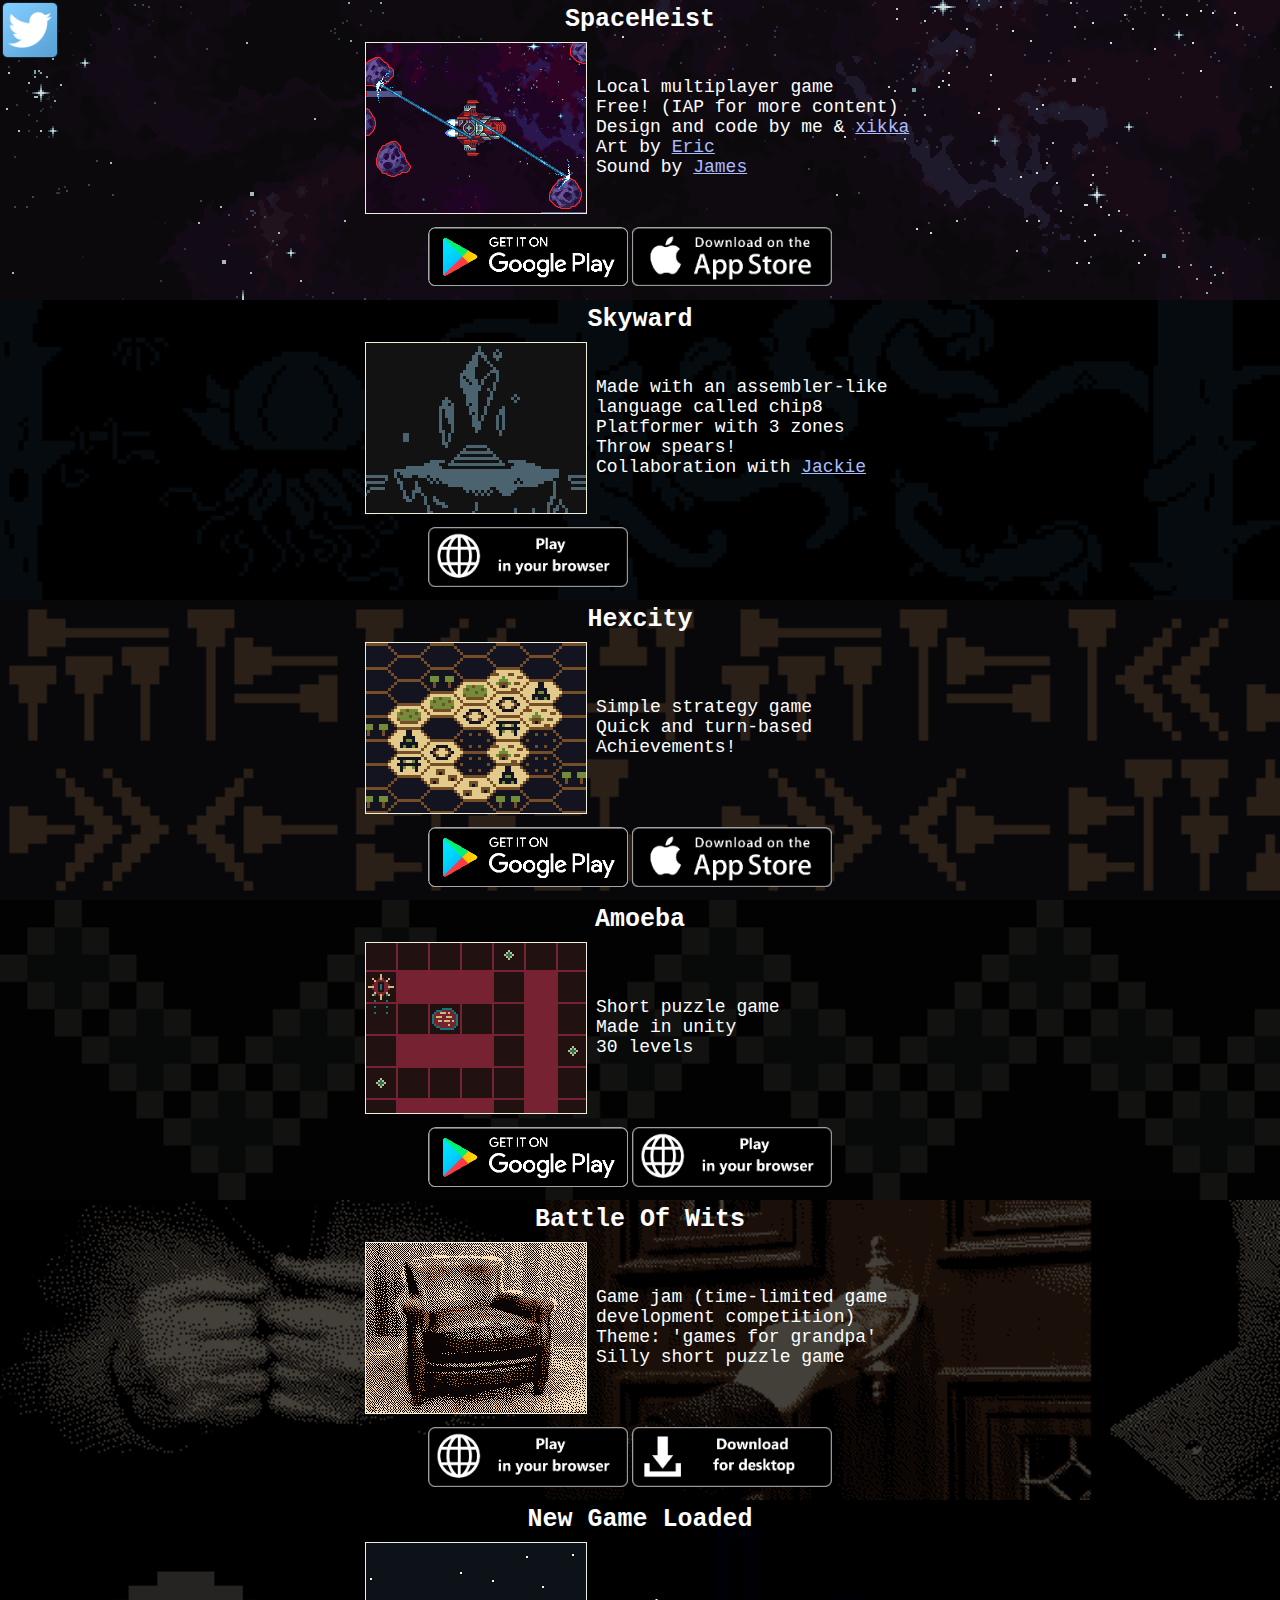
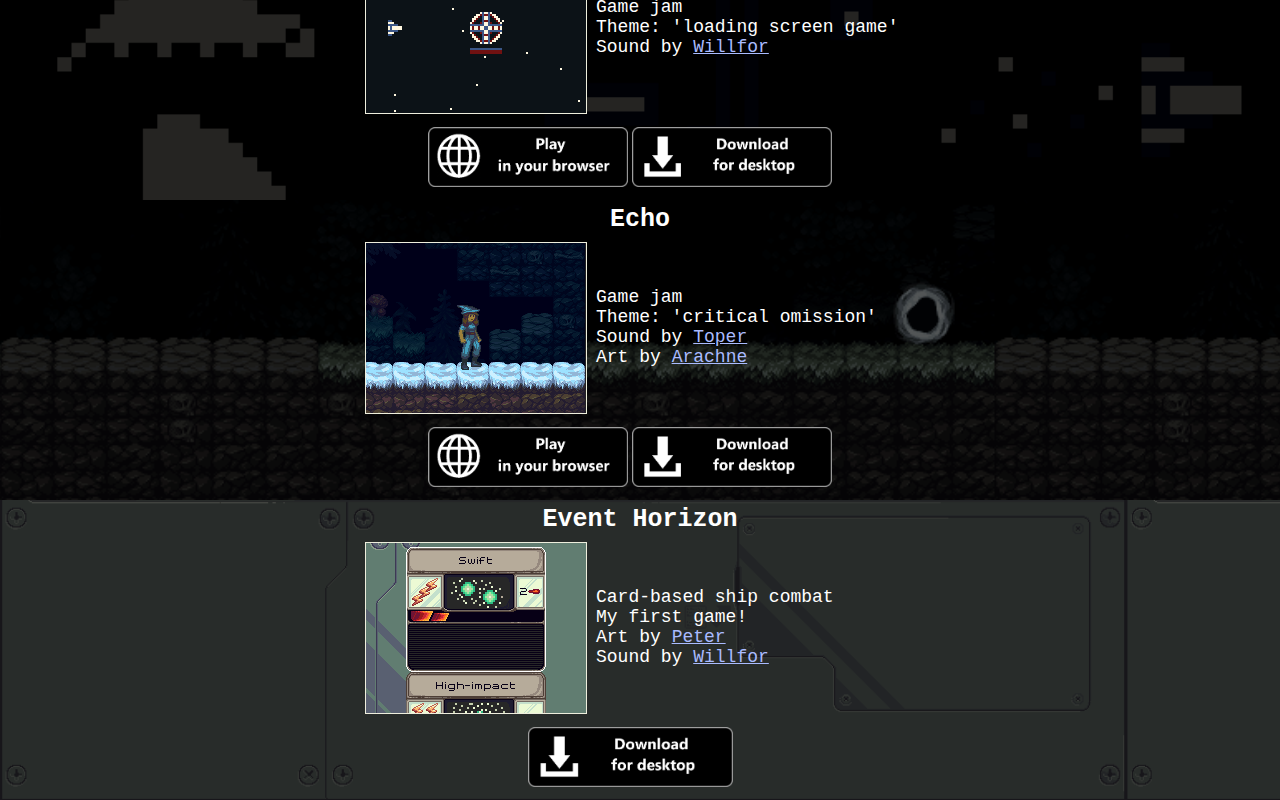
==== index.html @ 821b9806 "initial commit" ====
<!doctype html>
	<head>
		<link rel="stylesheet" href="homepage_assets/styles.css">
		<link rel="icon" type="image/png" href="homepage_assets/icon.png" />
	</head>
	<title>Tann's Games</title>
    <body>		
		<a href='https://twitter.com/ColourTann'><img class = "twitter" alt='Twitter' src='homepage_assets/twitter.png' height="60"/></a>
		<!--spaceheist-->
		<div class= "ribbon" id = "spaceheist">
			<div name = "spaceheist" class = "title">SpaceHeist</div>
			<div class = "box">
				<div class = "description"> 
					<div class = "container">
						Local multiplayer game<br>
						Free! (IAP for more content)<br>
						Design and code by me & <a href='http://www.xikka.com'>xikka</a><br>
						Art by <a href='https://twitter.com/pixel_eric'>Eric</a><br>
						Sound by <a href='https://twitter.com/PanicAttackStud'>James</a><br>
					</div>
				</div>
				<div class="screenshot" style="background-image: url('homepage_assets/spaceheist/screenshot.png')">&nbsp;
				</div>
			</div>
			<div class = "button_div">
				<a href='https://play.google.com/store/apps/details?id=com.xikka.spaceheist.android'><img class = "download_button" alt='Get it on Google Play' src='homepage_assets/googleplay.png'/></a>
				<a href="https://itunes.apple.com/us/app/apple-store/id1088937925"><img class = "download_button" alt="Download on the App Store" src="homepage_assets/appstore.png" ></a>
			</div>
		</div>

		<!--spaceheist-->
		<div class= "ribbon" id = "skyward">
			<div name = "skyward" class = "title">Skyward</div>
			<div class = "box">
				<div class = "description"> 
					<div class = "container">
						Made with an assembler-like language called chip8<br>
						Platformer with 3 zones<br>
						Throw spears!<br>
						Collaboration with <a href='https://twitter.com/jackiekircher'>Jackie</a><br>
					</div>
				</div>
				<div class="screenshot" style="background-image: url('homepage_assets/skyward/screenshot.png')">&nbsp;
				</div>
			</div>
			<div class = "button_div">
				<a href='http://www.awfuljams.com/octojam-iii/games/skyward'><img class = "download_button" alt='Play for web' src='homepage_assets/web.png' height="60"/></a>
			</div>
		</div>
				
		<!--hexcity-->
		<div name = "hexcity" class= "ribbon" id = "hexcity">
			<div class = "title">Hexcity</div>
			<div class = "box">
				<div class = "description"> 
					<div class = "container">
						Simple strategy game<br>
						Quick and turn-based<br>
						Achievements!<br>
					</div>
				</div>
				<div class="screenshot" style="background-image: url('homepage_assets/hexcity/screenshot.png')" >&nbsp;</div>
			</div>
			<div class = "button_div">
				<a href='https://play.google.com/store/apps/details?id=com.tann.hexcity.android'><img class = "download_button" alt='Get it on Google Play' src='homepage_assets/googleplay.png' height="60"/></a>
				<a href="https://itunes.apple.com/us/app/apple-store/id1051898636"><img class = "download_button" alt="Download on the App Store" src="homepage_assets/appstore.png" height="60"></a>
			</div>
		</div>

		<!--amoeba-->
		<div name = "amoeba" class= "ribbon" id = "amoeba">
			<div class = "title">Amoeba</div>
			<div class = "box">
				<div class = "description"> 
					<div class = "container">
						Short puzzle game<br>
						Made in unity<br>
						30 levels<br>
					</div>
				</div>
				<div class="screenshot" style="background-image: url('homepage_assets/amoeba/screenshot.png')" >&nbsp;</div>
			</div>
			<div class = "button_div">
				<a href='https://play.google.com/store/apps/details?id=space.tann.dotGobbler'><img class = "download_button" alt='Get it on Google Play' src='homepage_assets/googleplay.png' height="60"/></a>
				<a href='http://tann.space/games/amoeba'><img class = "download_button" alt='Play for web' src='homepage_assets/web.png' height="60"/></a>
			</div>
		</div>

		<!-- grandpa-->
		<div class= "ribbon" id = "grandpa">
			<div class = "title">Battle Of Wits</div>
			<div class = "box">
				<div class = "description"> 
					<div class = "container">
						Game jam (time-limited game development competition)<br>
						Theme: 'games for grandpa'<br>
						Silly short puzzle game<br>
					</div>
				</div>
				<div class="screenshot" style="background-image: url('homepage_assets/battle_of_wits/screenshot.png')" >&nbsp;</div>
			</div>
			<div class = "button_div">
				<a href='http://tann.space/games/grandpa'><img class = "download_button" alt='Play for web' src='homepage_assets/web.png' height="60"/></a>
				<a href="http://tann.space/games/grandpa/BattleOfWits.jar"><img class = "download_button" alt="Download for desktop" src="homepage_assets/desktop.png" height="60"></a>
			</div>
		</div>
		
		<!-- new game loaded-->
		<div class= "ribbon" id = "loading_screen">
			<div class = "title">New Game Loaded</div>
			<div class = "box">
				<div class = "description"> 
					<div class = "container">
						Game jam<br>
						Theme: 'loading screen game'<br>
						Sound by <a href='https://twitter.com/thewillformusic'> Willfor</a><br>
					</div>
				</div>
				<div class="screenshot" style="background-image: url('homepage_assets/new_game_loaded/screenshot.png')" >&nbsp;</div>
			</div>
			<div class = "button_div">
				<a href='http://tann.space/games/loading_screen_jam/'><img class = "download_button" alt='Play for web' src='homepage_assets/web.png' height="60"/></a>
				<a href="https://tann.itch.io/new-game-loaded"><img class = "download_button" alt="Download for desktop" src="homepage_assets/desktop.png" height="60"></a>
			</div>
		</div>
		
		<!--echo-->
		<div class= "ribbon" id = "echo">
			<div class = "title">Echo</div>
			<div class = "box">
				<div class = "description"> 
					<div class = "container">
						Game jam<br>
						Theme: 'critical omission'<br>
						Sound by <a href='https://twitter.com/PhantomFreq'> Toper</a><br>
						Art by <a href='https://twitter.com/agnesheyer'> Arachne</a><br>
					</div>
				</div>
				<div class="screenshot" style="background-image: url('homepage_assets/echo/screenshot.png')" >&nbsp;</div>
			</div>
			<div class = "button_div">
				<a href='http://tann.space/games/echo'><img class = "download_button" alt='Play for web' src='homepage_assets/web.png' height="60"/></a>
				<a href="http://tann.space/games/echo/echo.jar"><img class = "download_button" alt="Download for desktop" src="homepage_assets/desktop.png" height="60"></a>
			</div>
		</div>
		
		<!--event horizon-->
		<div class= "ribbon" id = "event_horizon">
			<div class = "title">Event Horizon</div>
			<div class = "box">
				<div class = "description"> 
					<div class = "container">
						Card-based ship combat<br>
						My first game!<br>
						Art by <a href='https://twitter.com/scutanddestroy'> Peter</a><br>
						Sound by <a href='https://twitter.com/thewillformusic'> Willfor</a><br>
					</div>
				</div>
				<div class="screenshot" style="background-image: url('homepage_assets/event_horizon/screenshot.png')" >&nbsp;</div>
			</div>
				<div class = "button_div">
				<a href="http://tann.space/games/eventhorizon/eventhorizon1.0.jar"><img alt="Download for desktop" src="homepage_assets/desktop.png" height="60"style="position: relative; top: 0px; left: 100px;"></a>
			</div>
		</div>
    </body>
</html>
---- homepage_assets/styles.css ----
body{
	margin: 0px;
}

a {
    color: #aabbff;
}

.ribbon{
	height:300px;
	background-size:auto 300px;
}

.title{
	padding-top: 5px;
	color: white;
	text-align: center;
	font-size: 25px;
	color: #ffffff;
	font-family: courier new;
	font-weight: bold;
}

.box {
	width: 550px;
	height: 170px;
	margin-left: auto;
	margin-right: auto;
	position: relative;
	padding-top: 8px;
	padding-bottom: 15px;
}

.description{
	color: white;
	float: right;
	width: 58%;
	height: 100%;
	display: table;
	font-size: 18px;
	color: #ffffff;
	font-family: courier new;
}

.container{
	height: 100%;
	display: table-cell;
	vertical-align: middle;
}

.screenshot{
	width: 40%;
	height: 100%;
	color: #eeeedd;
	border: 1px solid;
	background-position: center center;
	background-repeat: no-repeat;
	background-size: contain;
}

.button_div{
	width: auto;
	height: 50px;
	margin-left: calc(50% - 212px);
	position: relative;
}

.download_button{
	width:200px;
}

.twitter{
	float:left;
	position:fixed;
}

#spaceheist{
	background-image: url(spaceheist/backdrop.png);
}

#hexcity{
	background-image: url(hexcity/backdrop.png);
}
#event_horizon{
	background-image: url(event_horizon/backdrop.png);
}
#grandpa{
	background-image: url(battle_of_wits/backdrop.png);
}
#loading_screen{
	background-image: url(new_game_loaded/backdrop.png);
}
#echo{
	background-image: url(echo/backdrop.png);
}
#amoeba{
	background-image: url(amoeba/backdrop.png);
}

#skyward{
	background-image: url(skyward/backdrop.png);
}
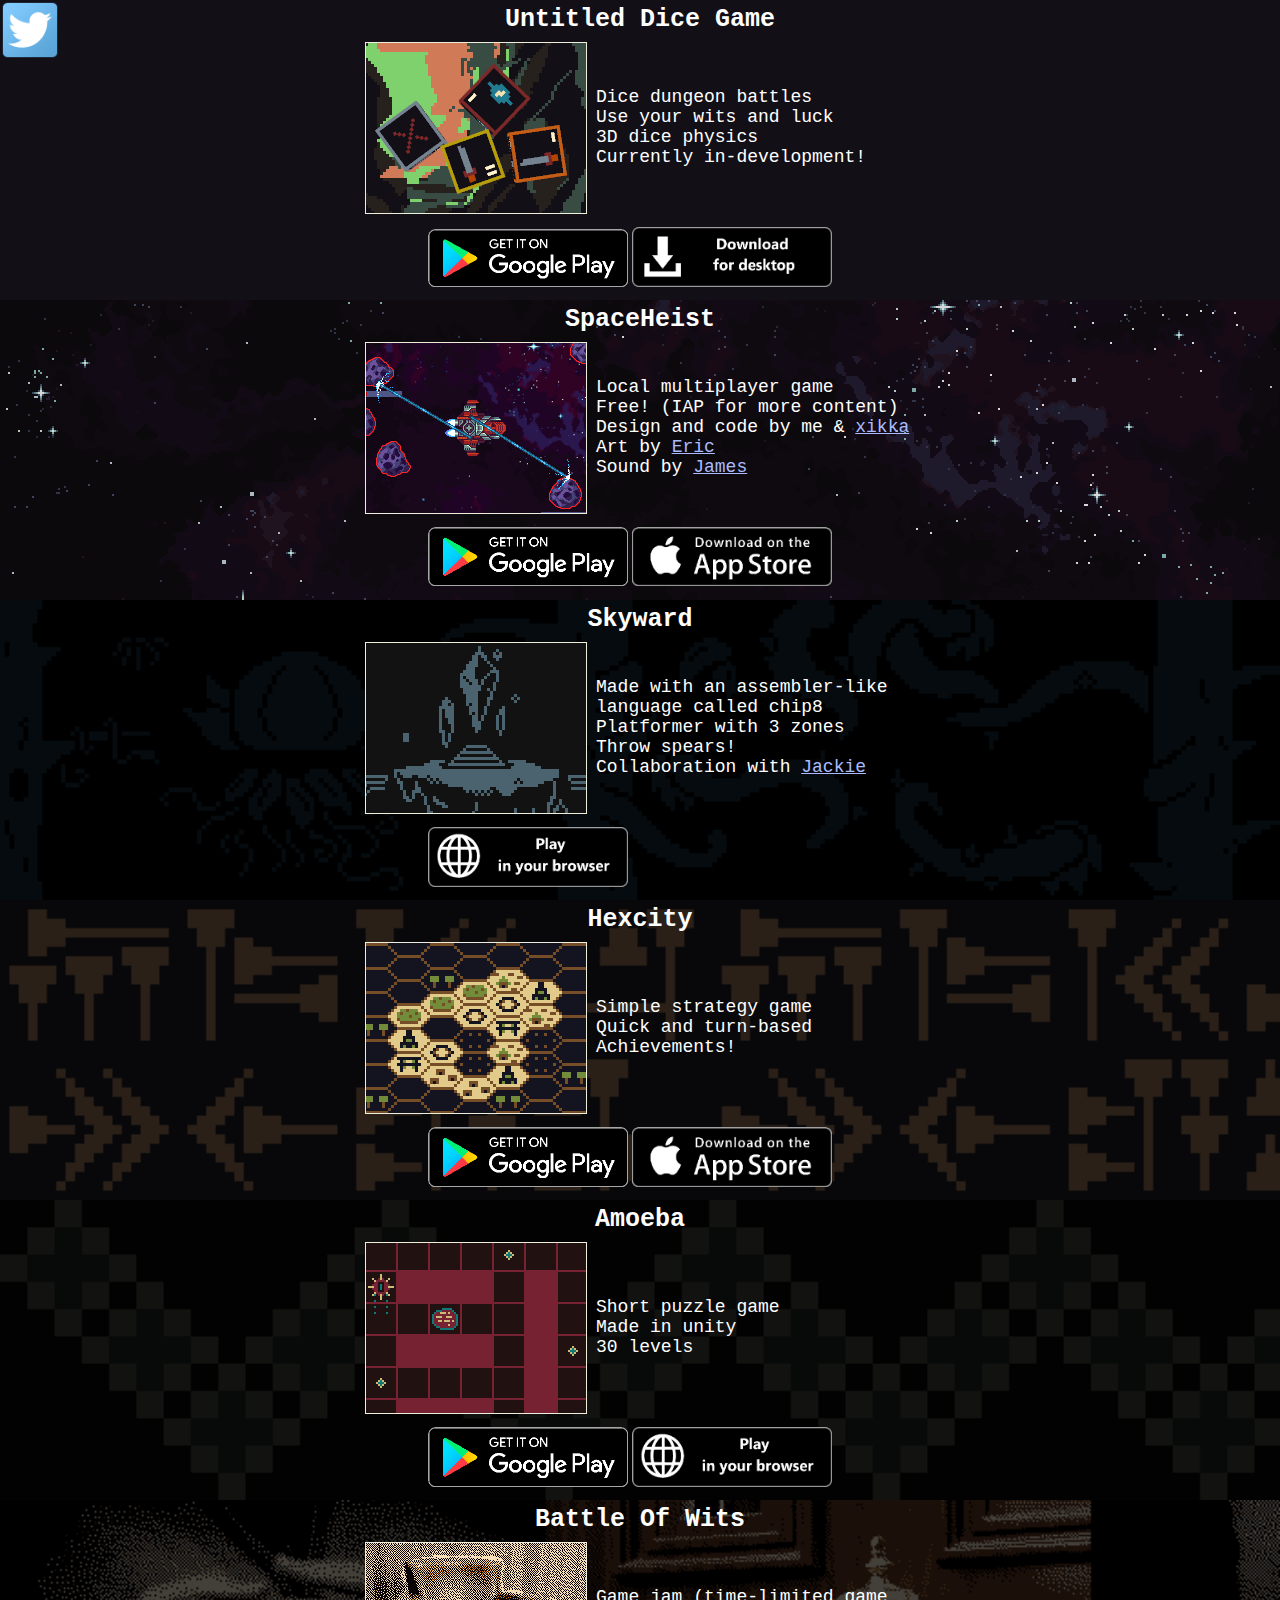
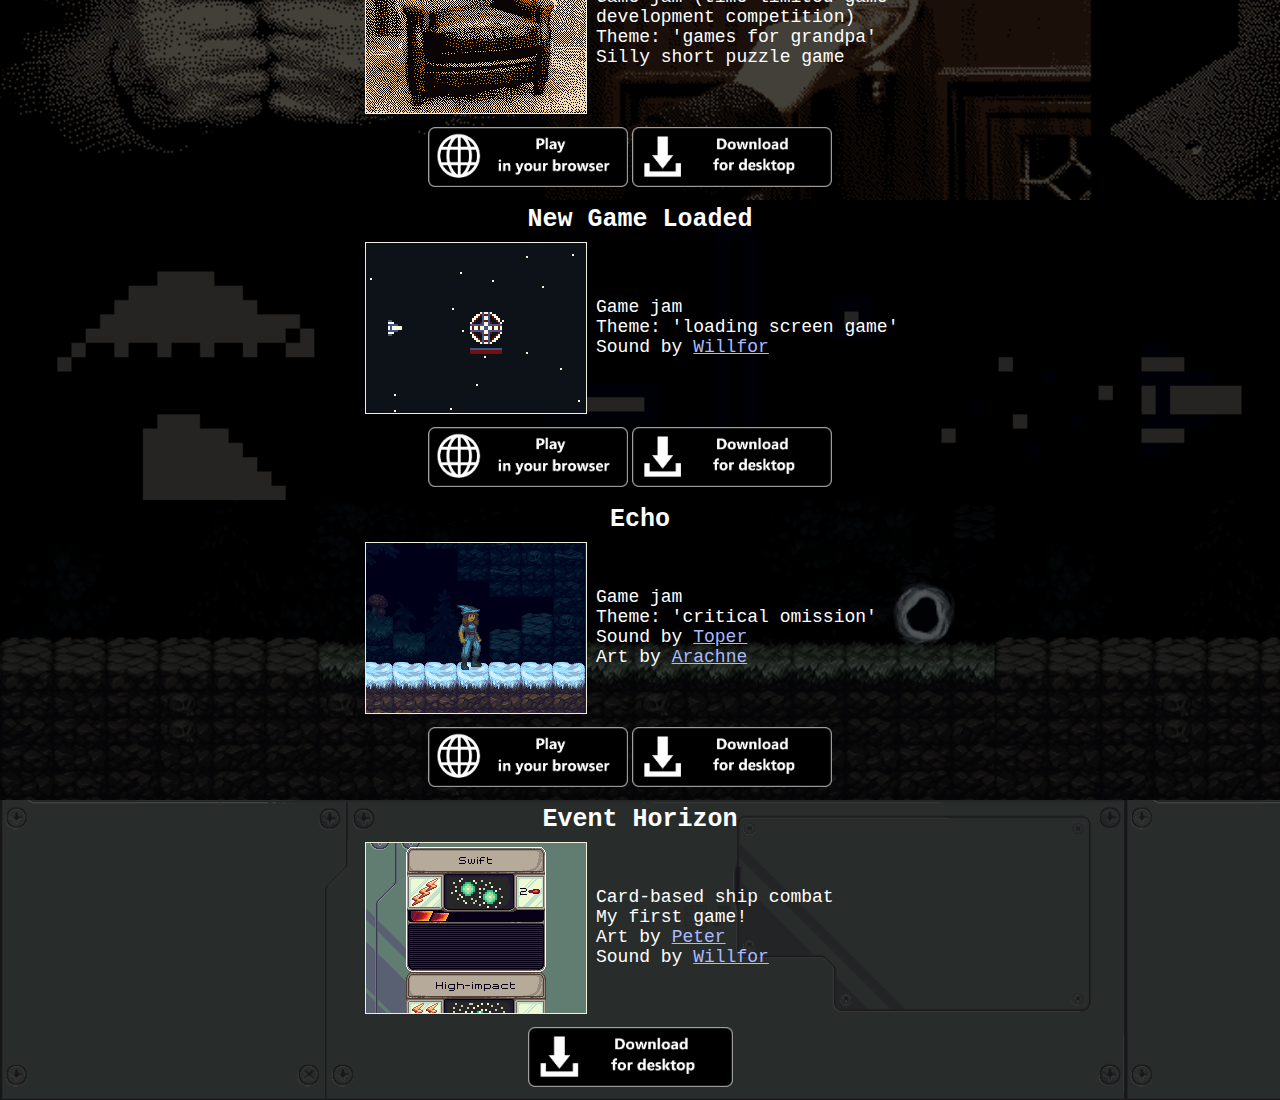
==== commit 04a0894f: "addded dice-game" ====
--- a/index.html
+++ b/index.html
@@ -7,6 +7,27 @@
     <body>		
 		<a href='https://twitter.com/ColourTann'><img class = "twitter" alt='Twitter' src='homepage_assets/twitter.png' height="60"/></a>
 		<!--spaceheist-->
+
+		<div class= "ribbon" id = "dice">
+			<div name = "dice" class = "title">Untitled Dice Game</div>
+			<div class = "box">
+				<div class = "description"> 
+					<div class = "container">
+						Dice dungeon battles<br>
+						Use your wits and luck<br>
+						3D dice physics<br>
+						Currently in-development!
+					</div>
+				</div>
+				<div class="screenshot" style="background-image: url('homepage_assets/dice/screenshot.png')">&nbsp;
+				</div>
+			</div>
+			<div class = "button_div">
+				<a href='https://play.google.com/apps/testing/com.com.tann.dice'><img class = "download_button" alt='Get it on Google Play' src='homepage_assets/googleplay.png'/></a>
+				<a href="http://tann.space/games/dice"><img class = "download_button" alt="Download for desktop" src="homepage_assets/desktop.png" height="60"></a>
+			</div>
+		</div>
+
 		<div class= "ribbon" id = "spaceheist">
 			<div name = "spaceheist" class = "title">SpaceHeist</div>
 			<div class = "box">
--- a/homepage_assets/styles.css
+++ b/homepage_assets/styles.css
@@ -100,3 +100,6 @@
 #skyward{
 	background-image: url(skyward/backdrop.png);
 }
+#dice{
+	background-image: url(dice/backdrop.png);
+}
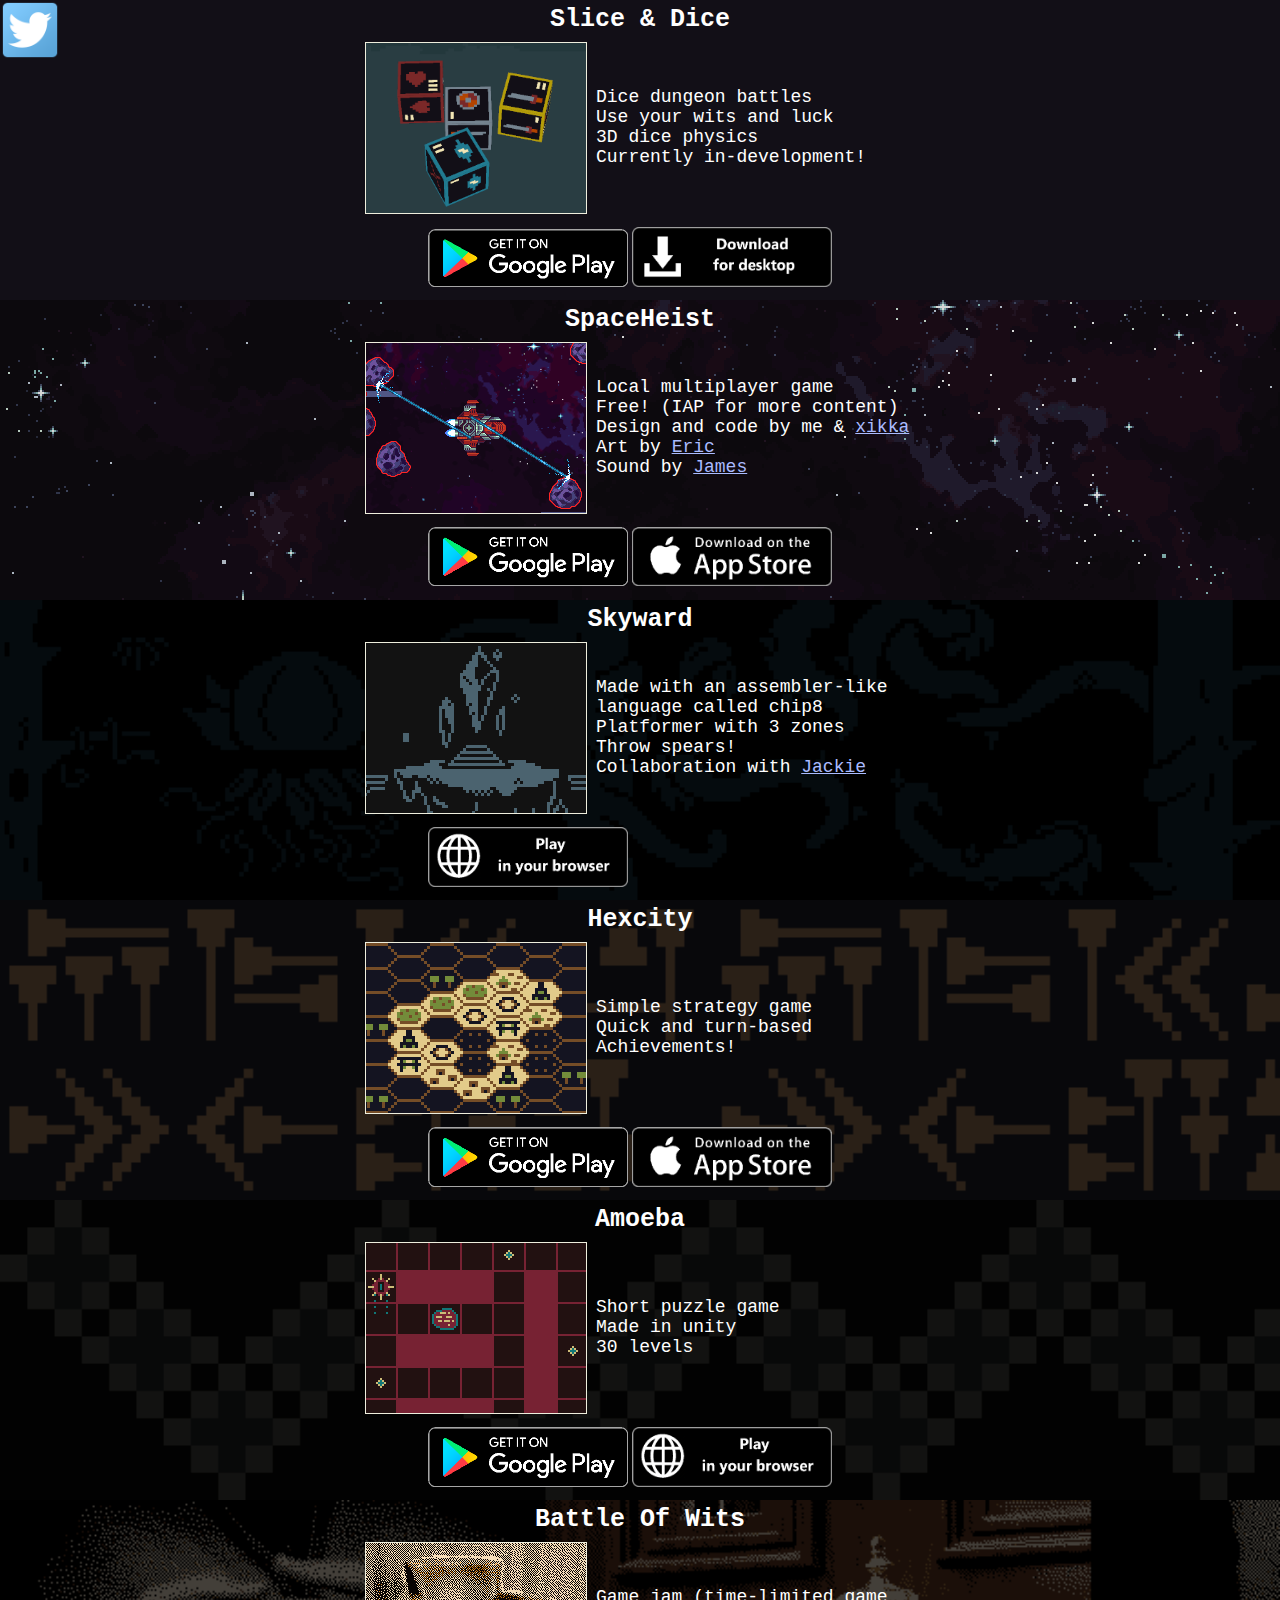
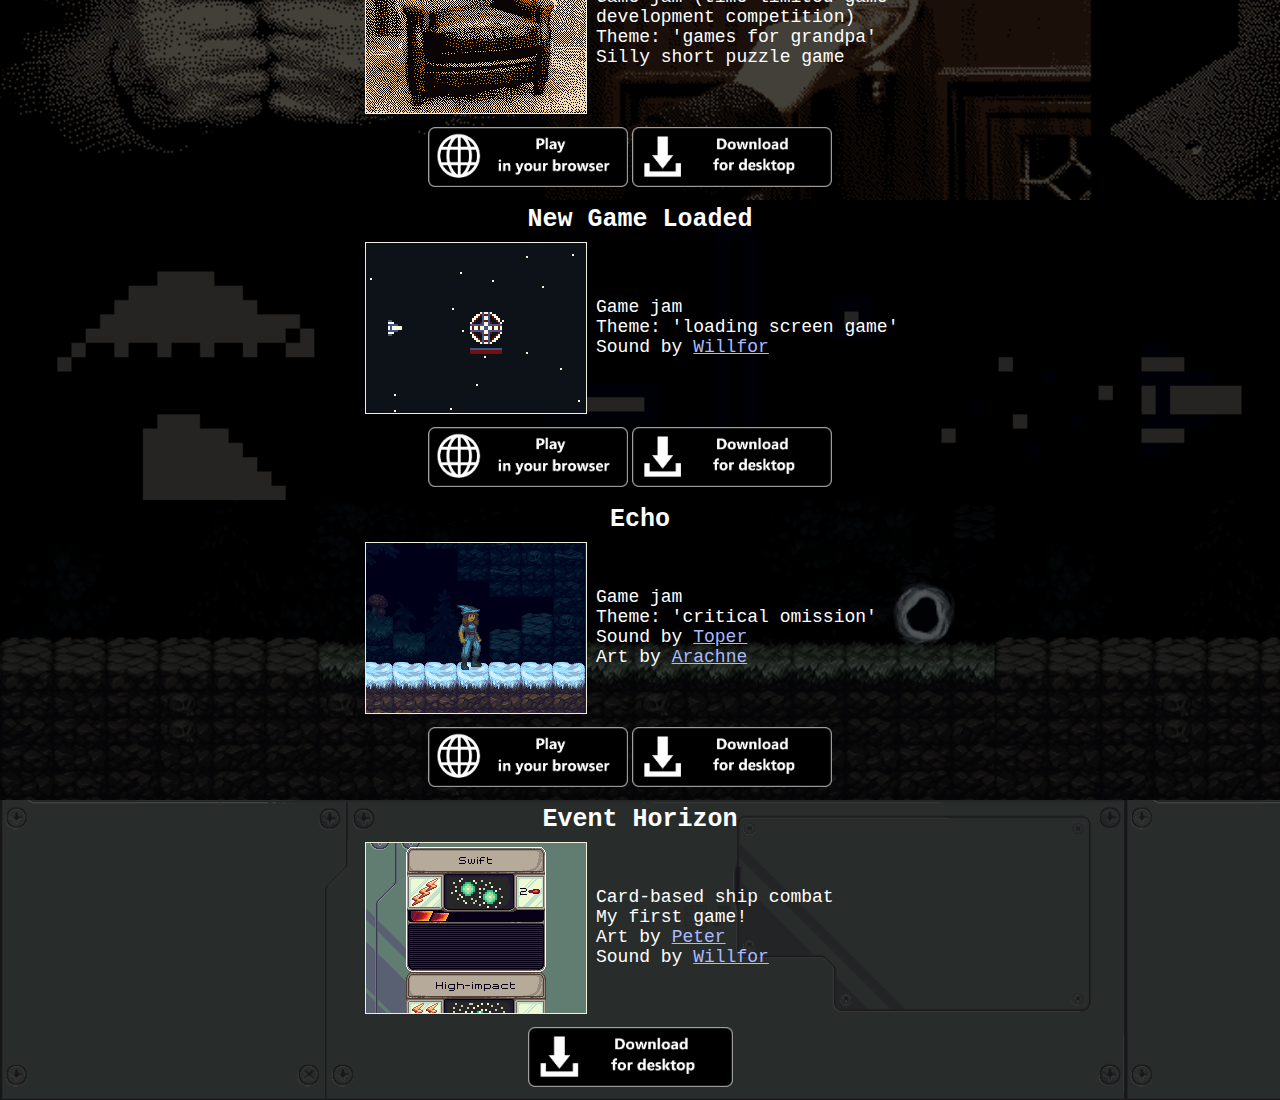
==== commit 477afa52: "Fiddled with dice screenshot" ====
--- a/index.html
+++ b/index.html
@@ -9,7 +9,7 @@
 		<!--spaceheist-->
 
 		<div class= "ribbon" id = "dice">
-			<div name = "dice" class = "title">Untitled Dice Game</div>
+			<div name = "dice" class = "title">Slice & Dice</div>
 			<div class = "box">
 				<div class = "description"> 
 					<div class = "container">
